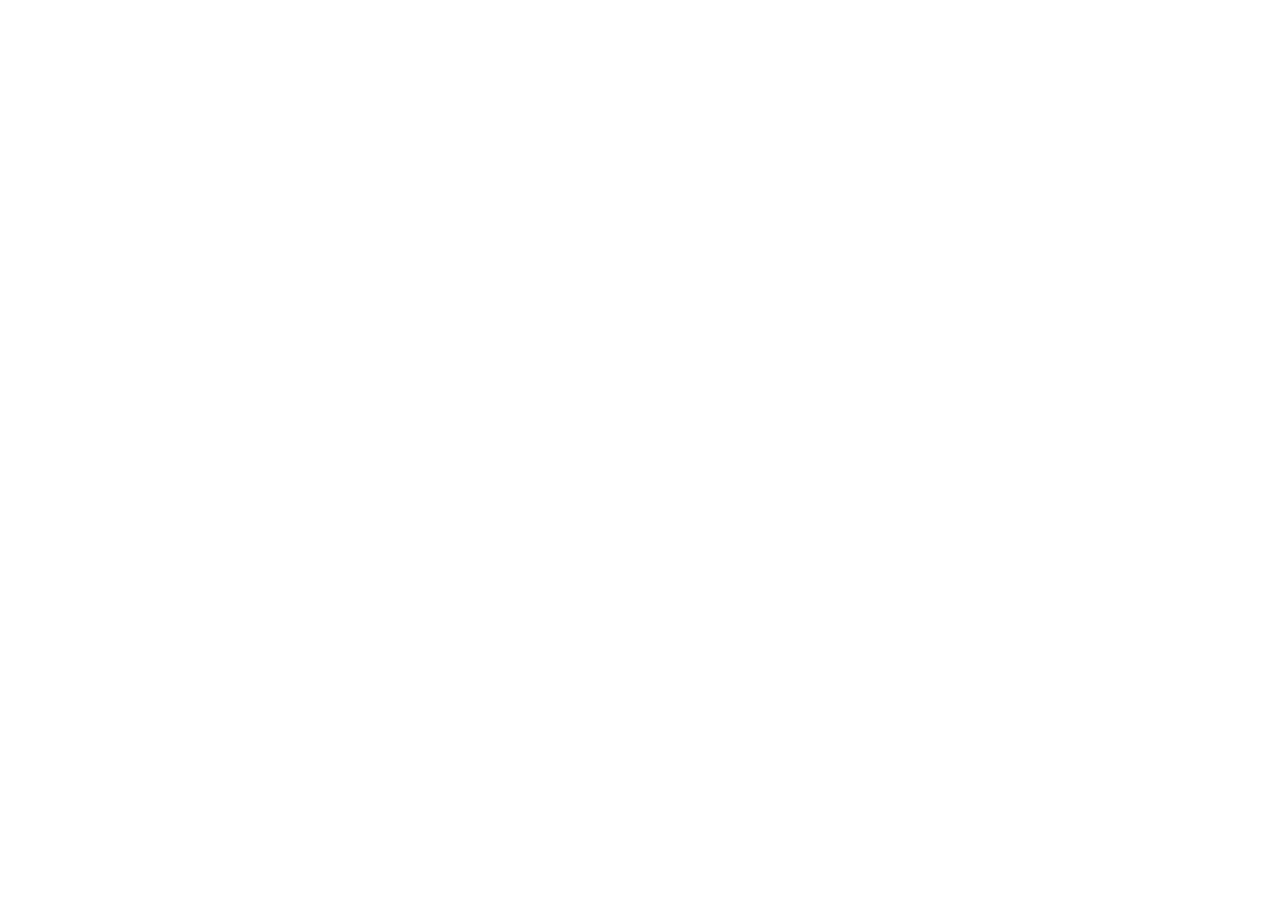
==== index.html @ 4d7c7df4 "Primo caricamento: sito mat_indicazioni" ====
<!doctype html>
<html>
<head>
<meta charset="utf-8" />
<title>Template Web Design</title>
<meta name="description" content="Descrizione della pagina" />
<meta name="keywords" content="keyword, keyword2,keyword3" />
<meta name="viewport" content="width=device-width, initial-scale=1.0">
<link rel="shortcut icon" href="images/favicon.ico" type="image/x-icon">
<link rel="stylesheet" href="css/style.css" />


</head>
<body>




    
 <!-- fine pagina    -->
</body>
</html>
---- css/style.css ----
/*********************************************************
  	//
 _oo\
(__/ \  _  _
   \  \/ \/ \		TEMPLATE - WEB DESIGN -
   (         )\		prof. RUSCELLI
    \_______/  \
     [[] [[]
     [[] [[]
**********************************************************/
html,body,div,span,object,iframe,h1,h2,h3,h4,h5,h6,p,blockquote,pre,abbr,address,cite,code,del,dfn,em,img,ins,kbd,q,samp,small,strong,sub,sup,var,b,i,dl,dt,dd,ol,ul,li,fieldset,form,label,legend,table,caption,tbody,tfoot,thead,tr,th,td,article,aside,canvas,details,figcaption,figure,footer,header,hgroup,menu,nav,section,summary,time,mark,audio,video,main{margin:0;padding:0;border:0;outline:0;font-size:100%;vertical-align:baseline;background:transparent; box-sizing: border-box;}
body{line-height:1}
article,aside,details,figcaption,figure,footer,header,hgroup,menu,nav,section{display:block}
nav ul{list-style:none}
blockquote,q{quotes:none}
blockquote:before,blockquote:after,q:before,q:after{content:none}
a{margin:0;padding:0;font-size:100%;vertical-align:baseline;background:transparent}
ins{background-color:#ff9;color:#000;text-decoration:none}
mark{background-color:#ff9;color:#000;font-style:italic;font-weight:bold}
del{text-decoration:line-through}
abbr[title],dfn[title]{border-bottom:1px dotted;cursor:help}
table{border-collapse:collapse;border-spacing:0}
hr{display:block;height:1px;border:0;border-top:1px solid #ccc;margin:1em 0;padding:0}
input,select{vertical-align:middle}
button{ border: none;}
/* write your code below */
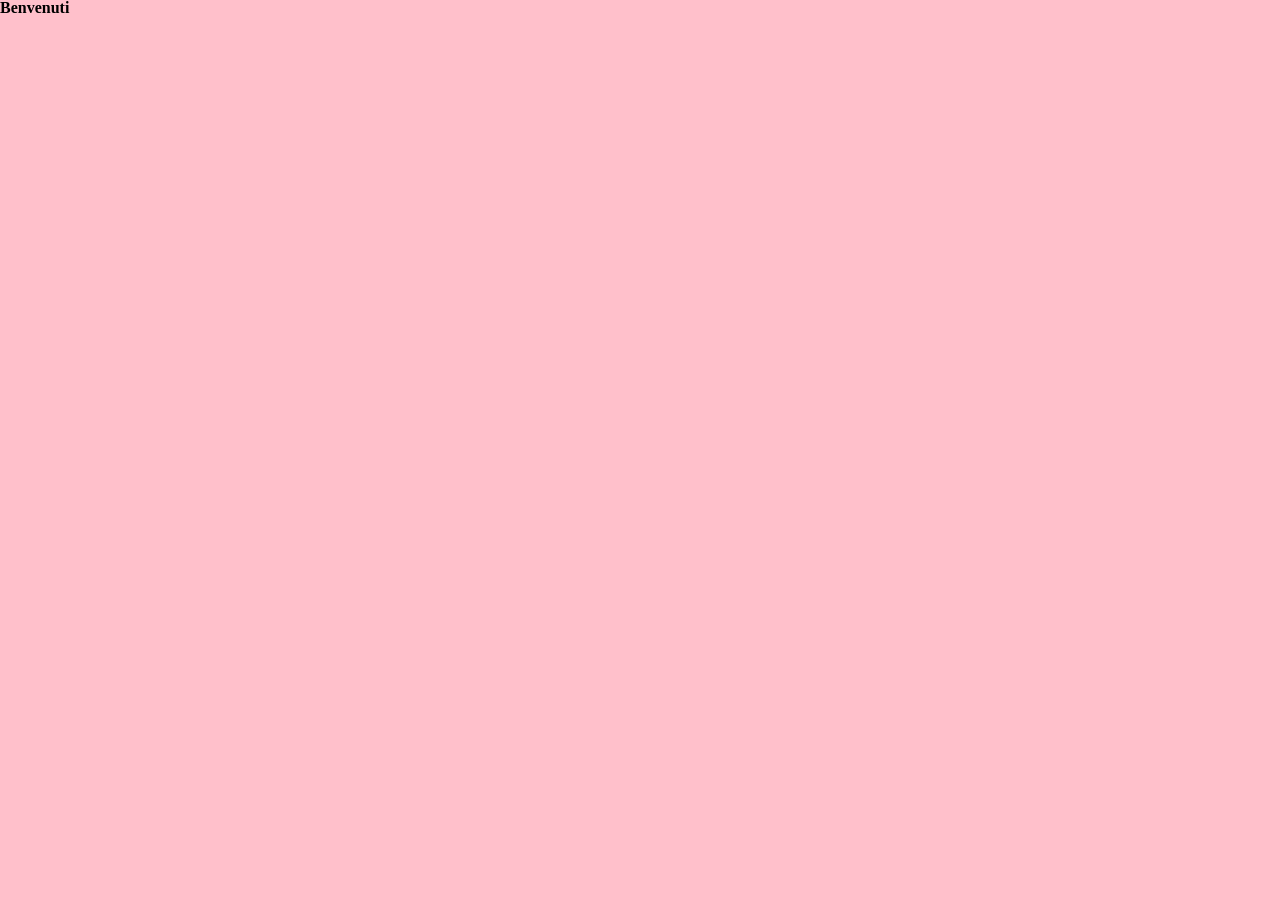
==== commit 4c4b83e5: "primo commit per sito" ====
--- a/index.html
+++ b/index.html
@@ -12,6 +12,7 @@
 
 </head>
 <body>
+    <h1>Benvenuti</h1>
 
 
 
--- a/css/style.css
+++ b/css/style.css
@@ -24,3 +24,6 @@
 input,select{vertical-align:middle}
 button{ border: none;}
 /* write your code below */
+body{
+   background-color: pink;
+}
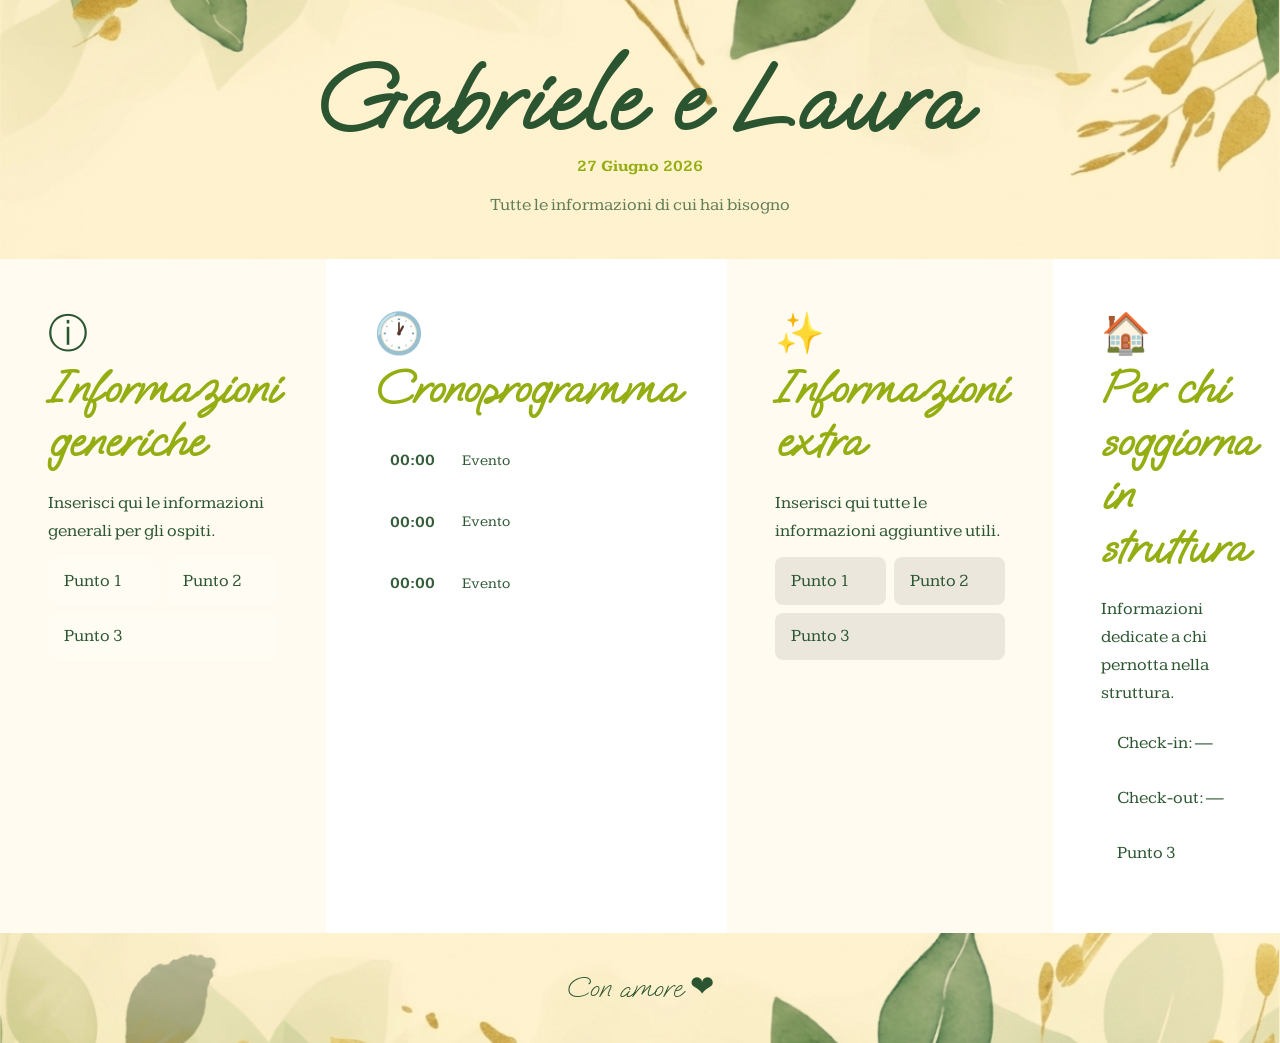
==== commit bc44fea6: "backup 1" ====
--- a/index.html
+++ b/index.html
@@ -1,23 +1,95 @@
 <!doctype html>
-<html>
+<html lang="it">
 <head>
 <meta charset="utf-8" />
-<title>Template Web Design</title>
-<meta name="description" content="Descrizione della pagina" />
-<meta name="keywords" content="keyword, keyword2,keyword3" />
+<title>Indicazioni</title>
+<meta name="description" content="Indicazioni per gli ospiti" />
 <meta name="viewport" content="width=device-width, initial-scale=1.0">
 <link rel="shortcut icon" href="images/favicon.ico" type="image/x-icon">
+<link rel="preconnect" href="https://fonts.googleapis.com">
+<link rel="preconnect" href="https://fonts.gstatic.com" crossorigin>
+<link href="https://fonts.googleapis.com/css2?family=Kameron:wght@400;700&family=Oooh+Baby&display=swap" rel="stylesheet">
 <link rel="stylesheet" href="css/style.css" />
-
-
 </head>
 <body>
-    <h1>Benvenuti</h1>
 
+    <header class="hero">
+        <h1 class="hero__title">Gabriele e Laura</h1>
+        <h3>27 Giugno 2026</h3>
+        <p class="hero__subtitle">Tutte le informazioni di cui hai bisogno</p>
+    </header>
 
+    <main class="sections">
 
+        <!-- 1. Informazioni generiche -->
+        <section class="card card--coral">
+            <div class="card__icon">&#9432;</div>
+            <h2 class="card__title">Informazioni generiche</h2>
+            <div class="card__body">
+                <p>Inserisci qui le informazioni generali per gli ospiti.</p>
+                <ul>
+                    <li>Punto 1</li>
+                    <li>Punto 2</li>
+                    <li>Punto 3</li>
+                </ul>
+            </div>
+        </section>
 
-    
- <!-- fine pagina    -->
+        <!-- 2. Cronoprogramma -->
+        <section class="card card--teal">
+            <div class="card__icon">&#128336;</div>
+            <h2 class="card__title">Cronoprogramma</h2>
+            <div class="card__body">
+                <div class="timeline">
+                    <div class="timeline__item">
+                        <span class="timeline__time">00:00</span>
+                        <span class="timeline__event">Evento</span>
+                    </div>
+                    <div class="timeline__item">
+                        <span class="timeline__time">00:00</span>
+                        <span class="timeline__event">Evento</span>
+                    </div>
+                    <div class="timeline__item">
+                        <span class="timeline__time">00:00</span>
+                        <span class="timeline__event">Evento</span>
+                    </div>
+                </div>
+            </div>
+        </section>
+
+        <!-- 3. Informazioni extra -->
+        <section class="card card--yellow">
+            <div class="card__icon">&#10024;</div>
+            <h2 class="card__title">Informazioni extra</h2>
+            <div class="card__body">
+                <p>Inserisci qui tutte le informazioni aggiuntive utili.</p>
+                <ul>
+                    <li>Punto 1</li>
+                    <li>Punto 2</li>
+                    <li>Punto 3</li>
+                </ul>
+            </div>
+        </section>
+
+        <!-- 4. Per chi soggiorna in struttura -->
+        <section class="card card--mint">
+            <div class="card__icon">&#127968;</div>
+            <h2 class="card__title">Per chi soggiorna in struttura</h2>
+            <div class="card__body">
+                <p>Informazioni dedicate a chi pernotta nella struttura.</p>
+                <ul>
+                    <li>Check-in: —</li>
+                    <li>Check-out: —</li>
+                    <li>Punto 3</li>
+                </ul>
+            </div>
+        </section>
+
+    </main>
+
+    <footer class="footer">
+        <p class="footer__text">Con amore &#10084;</p>
+    </footer>
+
 </body>
 </html>
--- a/css/style.css
+++ b/css/style.css
@@ -23,7 +23,184 @@
 hr{display:block;height:1px;border:0;border-top:1px solid #ccc;margin:1em 0;padding:0}
 input,select{vertical-align:middle}
 button{ border: none;}
-/* write your code below */
-body{
-   background-color: pink;
-}+
+/* ===== CUSTOM STYLES ===== */
+
+:root {
+    --color-coral:  #FFFBF0;
+    --color-teal:   #FFF;
+    --color-yellow: #FFFBF0;
+    --color-mint:   #FFF;
+
+    --font-display: 'Oooh Baby', cursive;
+    --font-body:    'Kameron', serif;
+}
+
+/* ---- Base ---- */
+body {
+    font-family: var(--font-body);
+    background-color: #faf7f2;
+    color: #2B5530;
+    line-height: 1.6;
+}
+h2, h3{
+   color: #94AE12;
+}
+/* ---- Hero ---- */
+.hero {
+    background-color: #FFF2CF;
+    background-image: url('../img/header.png');
+    background-size: cover;
+    background-position: center -100px;
+    background-blend-mode: multiply;
+    background-repeat: no-repeat;
+    color: #2B5530;
+    text-align: center;
+    padding: 3rem 1.5rem 2.5rem;
+}
+
+.hero__title {
+    font-family: var(--font-display);
+    font-size: clamp(3rem, 12vw, 6rem);
+    line-height: 1.1;
+    letter-spacing: 0.02em;
+}
+
+.hero__subtitle {
+    font-family: var(--font-body);
+    font-size: clamp(0.9rem, 3.5vw, 1.1rem);
+    margin-top: 0.75rem;
+    opacity: 0.75;
+}
+
+/* ---- Sections container ---- */
+.sections {
+    display: flex;
+    flex-direction: column;
+    gap: 0;
+}
+
+/* ---- Cards ---- */
+.card {
+    padding: 2.5rem 1.5rem;
+    position: relative;
+}
+
+.card--coral  { background-color: var(--color-coral);  color: #2B5530; }
+.card--teal   { background-color: var(--color-teal);   color: #2B5530; }
+.card--yellow { background-color: var(--color-yellow); color: #2B5530; }
+.card--mint   { background-color: var(--color-mint);   color: #2B5530; }
+
+.card__icon {
+    font-size: 2.5rem;
+    line-height: 1;
+    margin-bottom: 0.5rem;
+}
+
+.card__title {
+    font-family: var(--font-display);
+    font-size: clamp(2rem, 8vw, 3rem);
+    line-height: 1.1;
+    margin-bottom: 1.25rem;
+}
+
+.card__body {
+    font-family: var(--font-body);
+    font-size: clamp(0.95rem, 3.5vw, 1.1rem);
+    max-width: 600px;
+}
+
+.card__body p {
+    margin-bottom: 0.75rem;
+}
+
+.card__body ul {
+    list-style: none;
+    display: flex;
+    flex-direction: column;
+    gap: 0.5rem;
+}
+
+.card__body ul li {
+    padding: 0.6rem 1rem;
+    border-radius: 0.5rem;
+}
+
+.card--coral  ul li { background-color: rgba(255,255,255,0.2); }
+.card--teal   ul li { background-color: rgba(255,255,255,0.2); }
+.card--yellow ul li { background-color: rgba(0,0,0,0.08); }
+.card--mint   ul li { background-color: rgba(255,255,255,0.2); }
+
+/* ---- Timeline (Cronoprogramma) ---- */
+.timeline {
+    display: flex;
+    flex-direction: column;
+    gap: 0.75rem;
+}
+
+.timeline__item {
+    display: flex;
+    align-items: center;
+    gap: 1rem;
+    background-color: rgba(255,255,255,0.2);
+    border-radius: 0.5rem;
+    padding: 0.75rem 1rem;
+}
+
+.timeline__time {
+    font-family: var(--font-body);
+    font-weight: 700;
+    font-size: 1rem;
+    white-space: nowrap;
+    min-width: 3.5rem;
+    opacity: 0.95;
+}
+
+.timeline__event {
+    font-family: var(--font-body);
+    font-size: 0.95rem;
+}
+
+/* ---- Footer ---- */
+.footer {
+    text-align: center;
+    padding: 2rem 1rem;
+    background-color: #FFF2CF;
+    background-image: url('../img/footer.png');
+    background-size: cover;
+    background-position: center;
+    background-blend-mode: multiply;
+    color: #2B5530;
+}
+
+.footer__text {
+    font-family: var(--font-display);
+    font-size: 1.8rem;
+}
+
+/* ---- Responsive: tablet / desktop ---- */
+@media (min-width: 640px) {
+    .card {
+        padding: 3.5rem 3rem;
+    }
+
+    .sections {
+        display: grid;
+        grid-template-columns: 1fr 1fr;
+    }
+
+    .card__body ul {
+        flex-direction: row;
+        flex-wrap: wrap;
+    }
+
+    .card__body ul li {
+        flex: 1 1 45%;
+    }
+}
+
+@media (min-width: 1024px) {
+    .sections {
+        grid-template-columns: repeat(4, 1fr);
+    }
+}
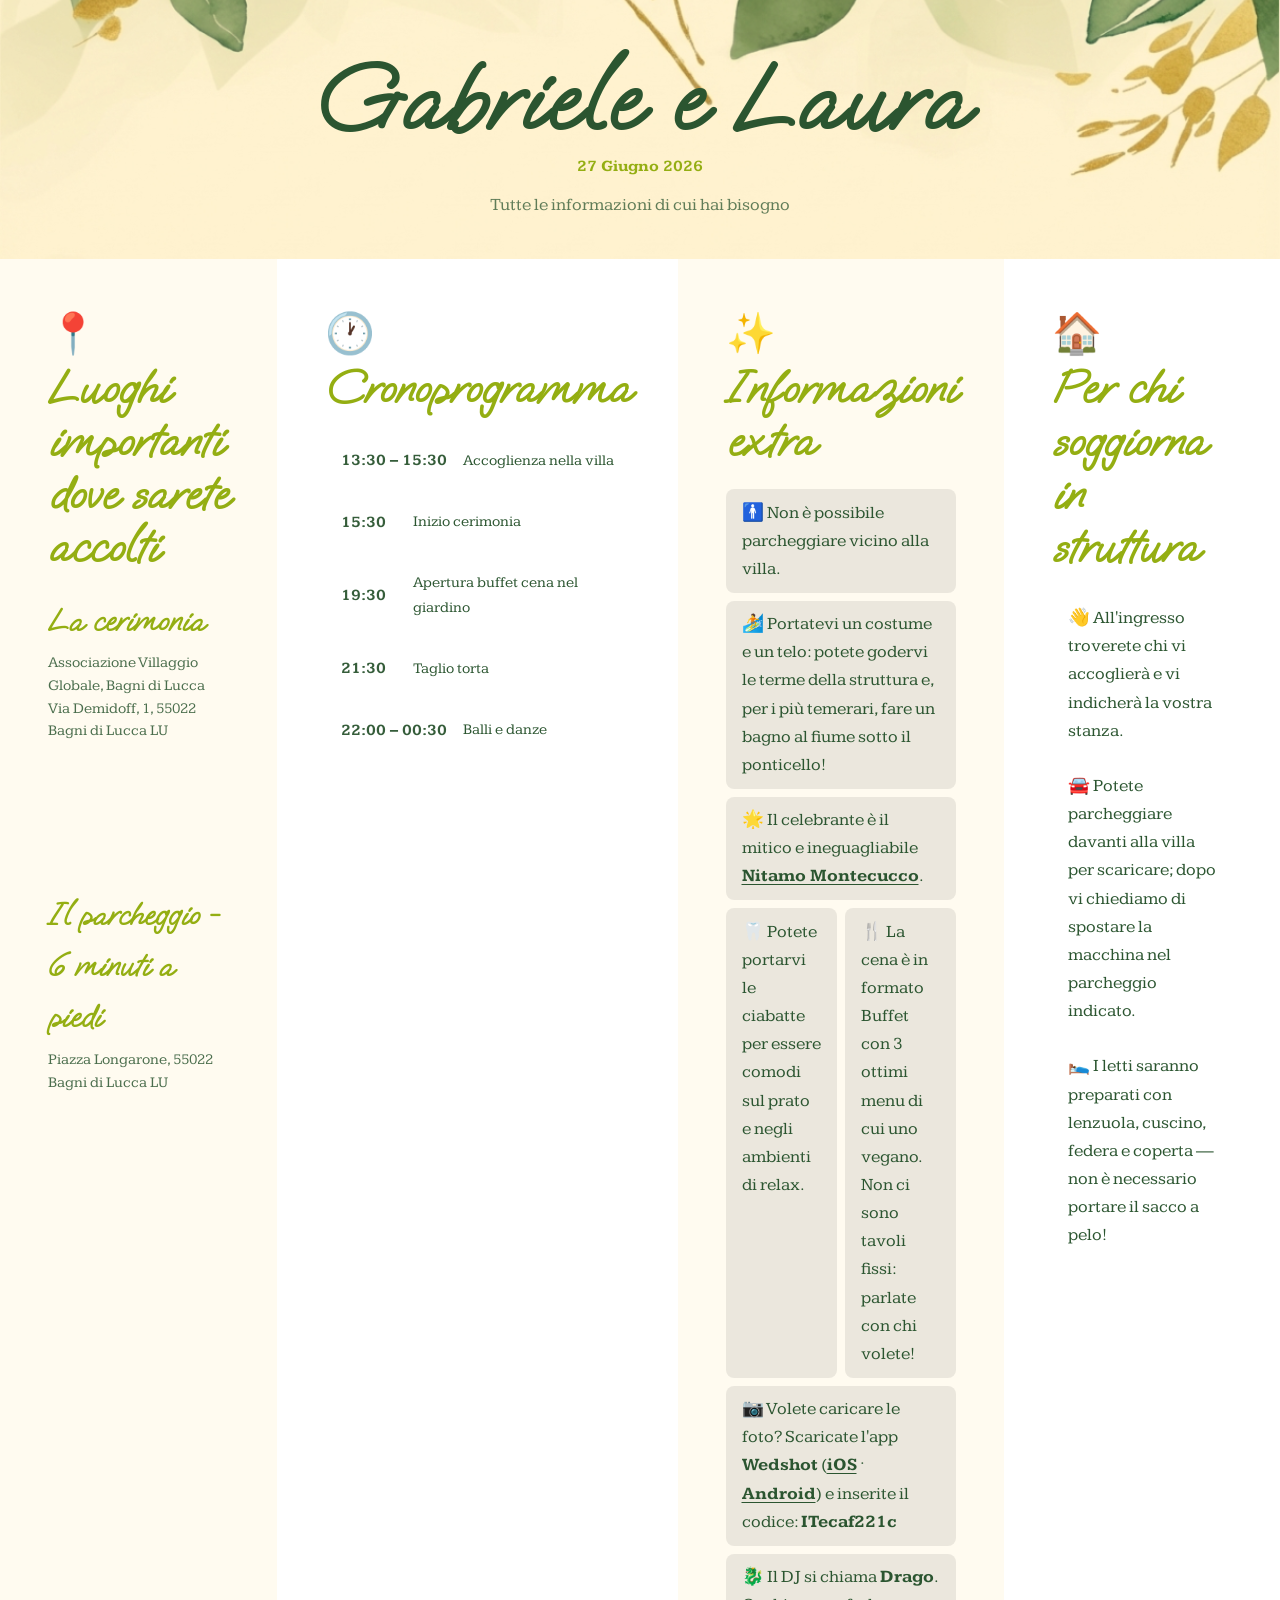
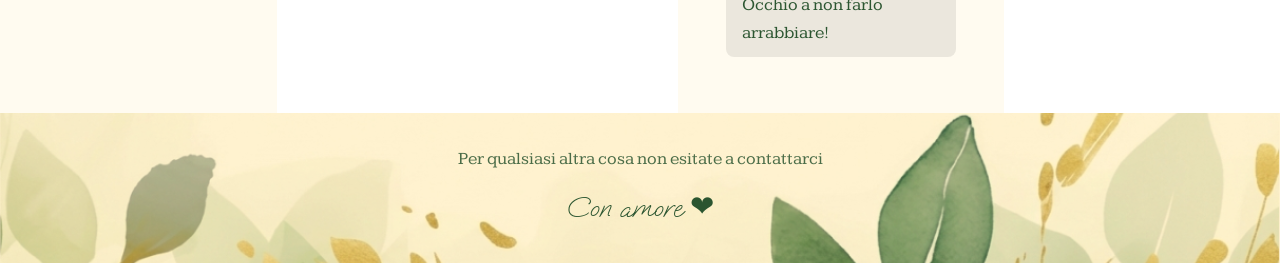
==== commit 7742fc97: "versione prod 1" ====
--- a/index.html
+++ b/index.html
@@ -2,10 +2,23 @@
 <html lang="it">
 <head>
 <meta charset="utf-8" />
-<title>Indicazioni</title>
-<meta name="description" content="Indicazioni per gli ospiti" />
+<title>Matrimonio Laura e Gabriele</title>
+<meta name="description" content="Informazioni utili per matrimonio Laura e Gabriele" />
 <meta name="viewport" content="width=device-width, initial-scale=1.0">
 <link rel="shortcut icon" href="images/favicon.ico" type="image/x-icon">
+
+<!-- Open Graph / Social -->
+<meta property="og:type" content="website" />
+<meta property="og:title" content="Matrimonio Laura e Gabriele" />
+<meta property="og:description" content="Informazioni utili per matrimonio Laura e Gabriele" />
+<meta property="og:image" content="img/preview.jpg" />
+<meta property="og:image:alt" content="Matrimonio Laura e Gabriele" />
+
+<!-- Twitter Card -->
+<meta name="twitter:card" content="summary_large_image" />
+<meta name="twitter:title" content="Matrimonio Laura e Gabriele" />
+<meta name="twitter:description" content="Informazioni utili per matrimonio Laura e Gabriele" />
+<meta name="twitter:image" content="img/preview.jpg" />
 <link rel="preconnect" href="https://fonts.googleapis.com">
 <link rel="preconnect" href="https://fonts.gstatic.com" crossorigin>
 <link href="https://fonts.googleapis.com/css2?family=Kameron:wght@400;700&family=Oooh+Baby&display=swap" rel="stylesheet">
@@ -21,17 +34,28 @@
 
     <main class="sections">
 
-        <!-- 1. Informazioni generiche -->
+        <!-- 1. Luoghi importanti -->
         <section class="card card--coral">
-            <div class="card__icon">&#9432;</div>
-            <h2 class="card__title">Informazioni generiche</h2>
+            <div class="card__icon">&#128205;</div>
+            <h2 class="card__title">Luoghi importanti dove sarete accolti</h2>
             <div class="card__body">
-                <p>Inserisci qui le informazioni generali per gli ospiti.</p>
-                <ul>
-                    <li>Punto 1</li>
-                    <li>Punto 2</li>
-                    <li>Punto 3</li>
-                </ul>
+
+                <div class="place">
+                    <h3 class="place__subtitle">La cerimonia</h3>
+                    <p class="place__address">Associazione Villaggio Globale, Bagni di Lucca<br>Via Demidoff, 1, 55022 Bagni di Lucca LU</p>
+                    <div class="map-wrap">
+                        <iframe src="https://www.google.com/maps/embed?pb=!1m18!1m12!1m3!1d645.3220678201035!2d10.578658075104743!3d44.01222520559096!2m3!1f0!2f0!3f0!3m2!1i1024!2i768!4f13.1!3m3!1m2!1s0x12d57dae5dd54c5b%3A0xd27334c991e60a9e!2sAssociazione%20Villaggio%20Globale!5e1!3m2!1sit!2sit!4v1781974722564!5m2!1sit!2sit" allowfullscreen="" loading="lazy" referrerpolicy="no-referrer-when-downgrade"></iframe>
+                    </div>
+                </div>
+
+                <div class="place">
+                    <h3 class="place__subtitle">Il parcheggio - 6 minuti a piedi</h3>
+                    <p class="place__address">Piazza Longarone, 55022 Bagni di Lucca LU</p>
+                    <div class="map-wrap">
+                        <iframe src="https://www.google.com/maps/embed?pb=!1m18!1m12!1m3!1d702.4424339165581!2d10.575660775744506!3d44.00998319353375!2m3!1f0!2f0!3f0!3m2!1i1024!2i768!4f13.1!3m3!1m2!1s0x12d57db2fd7d97f5%3A0x960941e3ddc357d4!2sPiazza%20Longarone%2C%2055022%20Bagni%20di%20Lucca%20LU!5e1!3m2!1sit!2sit!4v1781974910872!5m2!1sit!2sit" allowfullscreen="" loading="lazy" referrerpolicy="no-referrer-when-downgrade"></iframe>
+                    </div>
+                </div>
+
             </div>
         </section>
 
@@ -42,16 +66,24 @@
             <div class="card__body">
                 <div class="timeline">
                     <div class="timeline__item">
-                        <span class="timeline__time">00:00</span>
-                        <span class="timeline__event">Evento</span>
+                        <span class="timeline__time">13:30 – 15:30</span>
+                        <span class="timeline__event">Accoglienza nella villa</span>
                     </div>
                     <div class="timeline__item">
-                        <span class="timeline__time">00:00</span>
-                        <span class="timeline__event">Evento</span>
+                        <span class="timeline__time">15:30</span>
+                        <span class="timeline__event">Inizio cerimonia</span>
                     </div>
                     <div class="timeline__item">
-                        <span class="timeline__time">00:00</span>
-                        <span class="timeline__event">Evento</span>
+                        <span class="timeline__time">19:30</span>
+                        <span class="timeline__event">Apertura buffet cena nel giardino</span>
+                    </div>
+                    <div class="timeline__item">
+                        <span class="timeline__time">21:30</span>
+                        <span class="timeline__event">Taglio torta</span>
+                    </div>
+                    <div class="timeline__item">
+                        <span class="timeline__time">22:00 – 00:30</span>
+                        <span class="timeline__event">Balli e danze</span>
                     </div>
                 </div>
             </div>
@@ -62,11 +94,14 @@
             <div class="card__icon">&#10024;</div>
             <h2 class="card__title">Informazioni extra</h2>
             <div class="card__body">
-                <p>Inserisci qui tutte le informazioni aggiuntive utili.</p>
                 <ul>
-                    <li>Punto 1</li>
-                    <li>Punto 2</li>
-                    <li>Punto 3</li>
+                    <li>&#128697; Non è possibile parcheggiare vicino alla villa.</li>
+                    <li>&#127940; Portatevi un costume e un telo: potete godervi le terme della struttura e, per i più temerari, fare un bagno al fiume sotto il ponticello!</li>
+                    <li>&#127775; Il celebrante è il mitico e ineguagliabile <a href="https://www.villaggioglobale.eu/chi-siamo/docenti-e-trainer/" target="_blank" rel="noopener">Nitamo Montecucco</a>.</li>
+                    <li>&#129463; Potete portarvi le ciabatte per essere comodi sul prato e negli ambienti di relax.</li>
+                    <li>&#127860; La cena è in formato Buffet con 3 ottimi menu di cui uno vegano. Non ci sono tavoli fissi: parlate con chi volete!</li>
+                    <li>&#128247; Volete caricare le foto? Scaricate l'app <strong>Wedshot</strong> (<a href="https://apps.apple.com/app/wedshot/id1547579992" target="_blank" rel="noopener">iOS</a> · <a href="https://play.google.com/store/apps/details?id=com.wedshot.app" target="_blank" rel="noopener">Android</a>) e inserite il codice: <strong>ITecaf221c</strong></li>
+                    <li>&#128009; Il DJ si chiama <strong>Drago</strong>. Occhio a non farlo arrabbiare!</li>
                 </ul>
             </div>
         </section>
@@ -76,11 +111,10 @@
             <div class="card__icon">&#127968;</div>
             <h2 class="card__title">Per chi soggiorna in struttura</h2>
             <div class="card__body">
-                <p>Informazioni dedicate a chi pernotta nella struttura.</p>
                 <ul>
-                    <li>Check-in: —</li>
-                    <li>Check-out: —</li>
-                    <li>Punto 3</li>
+                    <li>&#128075; All'ingresso troverete chi vi accoglierà e vi indicherà la vostra stanza.</li>
+                    <li>&#128664; Potete parcheggiare davanti alla villa per scaricare; dopo vi chiediamo di spostare la macchina nel parcheggio indicato.</li>
+                    <li>&#128716; I letti saranno preparati con lenzuola, cuscino, federa e coperta — non è necessario portare il sacco a pelo!</li>
                 </ul>
             </div>
         </section>
@@ -88,6 +122,7 @@
     </main>
 
     <footer class="footer">
+        <p class="footer__contact">Per qualsiasi altra cosa non esitate a contattarci</p>
         <p class="footer__text">Con amore &#10084;</p>
     </footer>
 
--- a/css/style.css
+++ b/css/style.css
@@ -131,6 +131,49 @@
 .card--yellow ul li { background-color: rgba(0,0,0,0.08); }
 .card--mint   ul li { background-color: rgba(255,255,255,0.2); }
 
+/* ---- Link nelle card ---- */
+.card a {
+    color: inherit;
+    font-weight: 700;
+    text-underline-offset: 3px;
+}
+
+/* ---- Luoghi / micro-sezioni ---- */
+.place {
+    margin-bottom: 2rem;
+}
+
+.place__subtitle {
+    font-family: var(--font-display);
+    font-size: clamp(1.4rem, 5vw, 2rem);
+    margin-bottom: 0.4rem;
+}
+
+.place__address {
+    font-size: 0.95rem;
+    opacity: 0.85;
+    margin-bottom: 0.75rem;
+    line-height: 1.5;
+}
+
+.map-wrap {
+    position: relative;
+    width: 100%;
+    padding-bottom: 56.25%;
+    height: 0;
+    overflow: hidden;
+    border-radius: 0.75rem;
+}
+
+.map-wrap iframe {
+    position: absolute;
+    top: 0;
+    left: 0;
+    width: 100%;
+    height: 100%;
+    border: 0;
+}
+
 /* ---- Timeline (Cronoprogramma) ---- */
 .timeline {
     display: flex;
@@ -173,6 +216,13 @@
     color: #2B5530;
 }
 
+.footer__contact {
+    font-family: var(--font-body);
+    font-size: clamp(0.95rem, 3.5vw, 1.1rem);
+    opacity: 0.85;
+    margin-bottom: 0.75rem;
+}
+
 .footer__text {
     font-family: var(--font-display);
     font-size: 1.8rem;
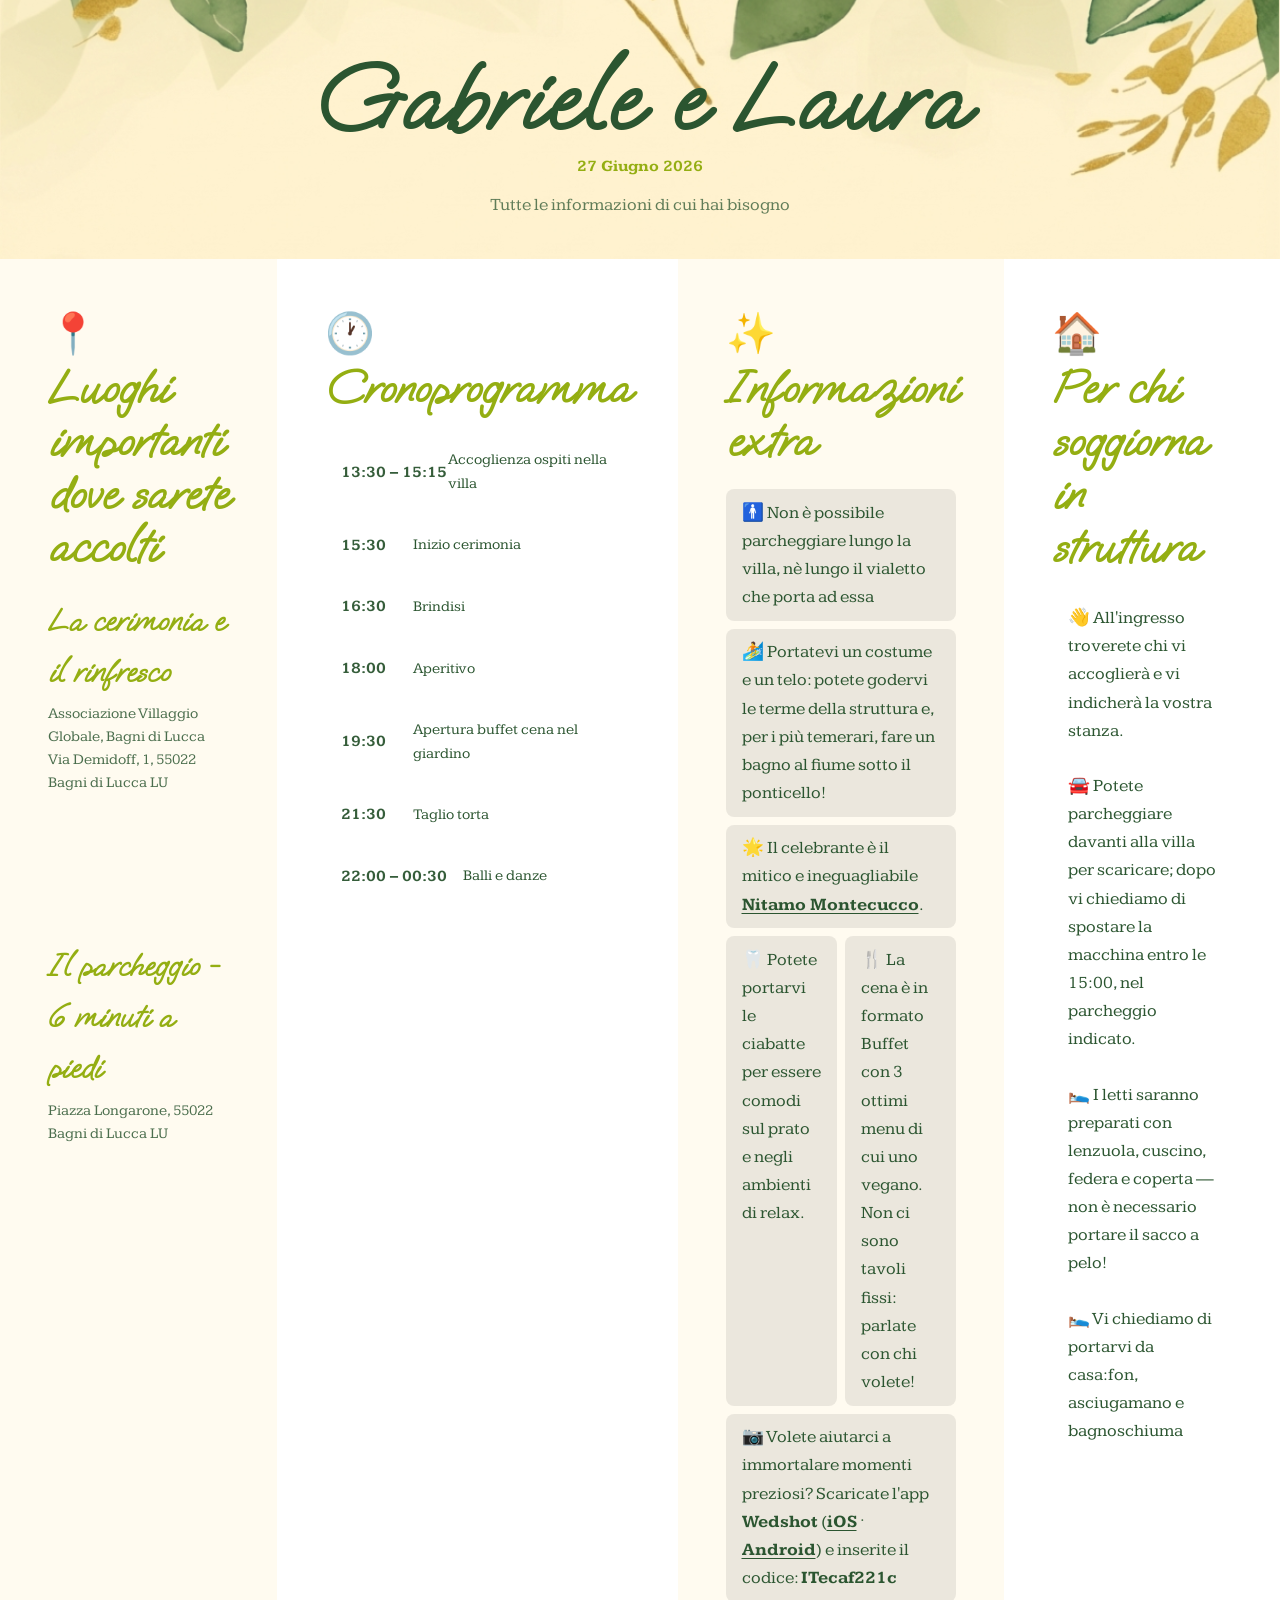
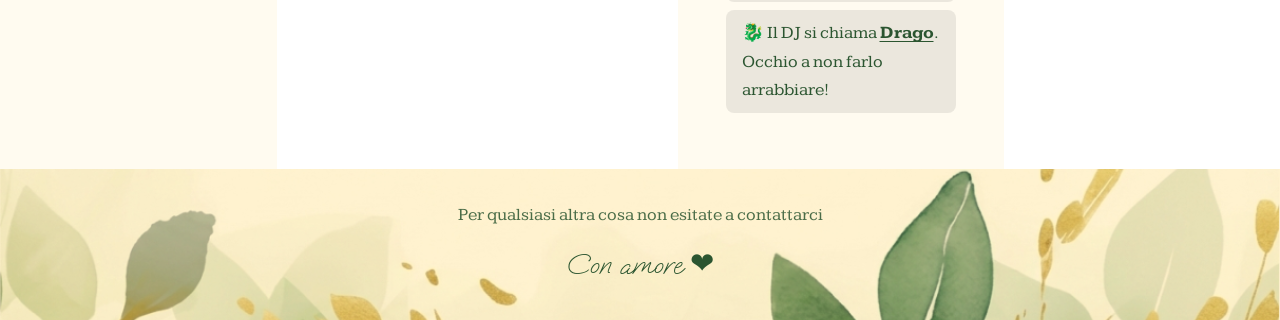
==== commit 5d840bf9: "versione agiornata domenica" ====
--- a/index.html
+++ b/index.html
@@ -41,7 +41,7 @@
             <div class="card__body">
 
                 <div class="place">
-                    <h3 class="place__subtitle">La cerimonia</h3>
+                    <h3 class="place__subtitle">La cerimonia e il rinfresco</h3>
                     <p class="place__address">Associazione Villaggio Globale, Bagni di Lucca<br>Via Demidoff, 1, 55022 Bagni di Lucca LU</p>
                     <div class="map-wrap">
                         <iframe src="https://www.google.com/maps/embed?pb=!1m18!1m12!1m3!1d645.3220678201035!2d10.578658075104743!3d44.01222520559096!2m3!1f0!2f0!3f0!3m2!1i1024!2i768!4f13.1!3m3!1m2!1s0x12d57dae5dd54c5b%3A0xd27334c991e60a9e!2sAssociazione%20Villaggio%20Globale!5e1!3m2!1sit!2sit!4v1781974722564!5m2!1sit!2sit" allowfullscreen="" loading="lazy" referrerpolicy="no-referrer-when-downgrade"></iframe>
@@ -66,12 +66,20 @@
             <div class="card__body">
                 <div class="timeline">
                     <div class="timeline__item">
-                        <span class="timeline__time">13:30 – 15:30</span>
-                        <span class="timeline__event">Accoglienza nella villa</span>
+                        <span class="timeline__time">13:30 – 15:15</span>
+                        <span class="timeline__event">Accoglienza ospiti nella villa</span>
                     </div>
                     <div class="timeline__item">
                         <span class="timeline__time">15:30</span>
                         <span class="timeline__event">Inizio cerimonia</span>
+                    </div>
+                    <div class="timeline__item">
+                        <span class="timeline__time">16:30</span>
+                        <span class="timeline__event">Brindisi</span>
+                    </div>
+                    <div class="timeline__item">
+                        <span class="timeline__time">18:00</span>
+                        <span class="timeline__event">Aperitivo</span>
                     </div>
                     <div class="timeline__item">
                         <span class="timeline__time">19:30</span>
@@ -95,13 +103,13 @@
             <h2 class="card__title">Informazioni extra</h2>
             <div class="card__body">
                 <ul>
-                    <li>&#128697; Non è possibile parcheggiare vicino alla villa.</li>
+                    <li>&#128697; Non è possibile parcheggiare lungo la villa, nè lungo il vialetto che porta ad essa</li>
                     <li>&#127940; Portatevi un costume e un telo: potete godervi le terme della struttura e, per i più temerari, fare un bagno al fiume sotto il ponticello!</li>
                     <li>&#127775; Il celebrante è il mitico e ineguagliabile <a href="https://www.villaggioglobale.eu/chi-siamo/docenti-e-trainer/" target="_blank" rel="noopener">Nitamo Montecucco</a>.</li>
                     <li>&#129463; Potete portarvi le ciabatte per essere comodi sul prato e negli ambienti di relax.</li>
                     <li>&#127860; La cena è in formato Buffet con 3 ottimi menu di cui uno vegano. Non ci sono tavoli fissi: parlate con chi volete!</li>
-                    <li>&#128247; Volete caricare le foto? Scaricate l'app <strong>Wedshot</strong> (<a href="https://apps.apple.com/app/wedshot/id1547579992" target="_blank" rel="noopener">iOS</a> · <a href="https://play.google.com/store/apps/details?id=com.wedshot.app" target="_blank" rel="noopener">Android</a>) e inserite il codice: <strong>ITecaf221c</strong></li>
-                    <li>&#128009; Il DJ si chiama <strong>Drago</strong>. Occhio a non farlo arrabbiare!</li>
+                    <li>&#128247; ⁠Volete aiutarci a immortalare momenti preziosi? Scaricate l'app <strong>Wedshot</strong> (<a href="https://apps.apple.com/es/app/wedshoots/id660256196" target="_blank" rel="noopener">iOS</a> · <a href="https://play.google.com/store/apps/details?id=net.bodas.android.wedshoots&referrer=pid%3DWP-Android-IT%26c%3DWP-IT-LANDINGS%26af_tranid%3DMTI3OTQzOTQ0NTMzNzEwNzgyNTM%3D&pli=1" target="_blank" rel="noopener">Android</a>) e inserite il codice: <strong>ITecaf221c</strong></li>
+                    <li>&#128009; Il DJ si chiama <strong><a href="https://media3.giphy.com/media/v1.Y2lkPTc5MGI3NjExb21zYWZhMmRhZXY0a2V6NzN6NnRqZHp6NWkyaGwyZmQ1Y2Ftd3ZoaCZlcD12MV9pbnRlcm5hbF9naWZfYnlfaWQmY3Q9Zw/B3hiKKhtzinMNkOYSc/giphy.gif">Drago</a></strong>. Occhio a non farlo arrabbiare!</li>
                 </ul>
             </div>
         </section>
@@ -113,8 +121,9 @@
             <div class="card__body">
                 <ul>
                     <li>&#128075; All'ingresso troverete chi vi accoglierà e vi indicherà la vostra stanza.</li>
-                    <li>&#128664; Potete parcheggiare davanti alla villa per scaricare; dopo vi chiediamo di spostare la macchina nel parcheggio indicato.</li>
+                    <li>&#128664; Potete parcheggiare davanti alla villa per scaricare; dopo vi chiediamo di spostare la macchina entro le 15:00, nel parcheggio indicato.</li>
                     <li>&#128716; I letti saranno preparati con lenzuola, cuscino, federa e coperta — non è necessario portare il sacco a pelo!</li>
+                    <li>&#128716; Vi chiediamo di portarvi da casa:fon, asciugamano e bagnoschiuma</li>
                 </ul>
             </div>
         </section>
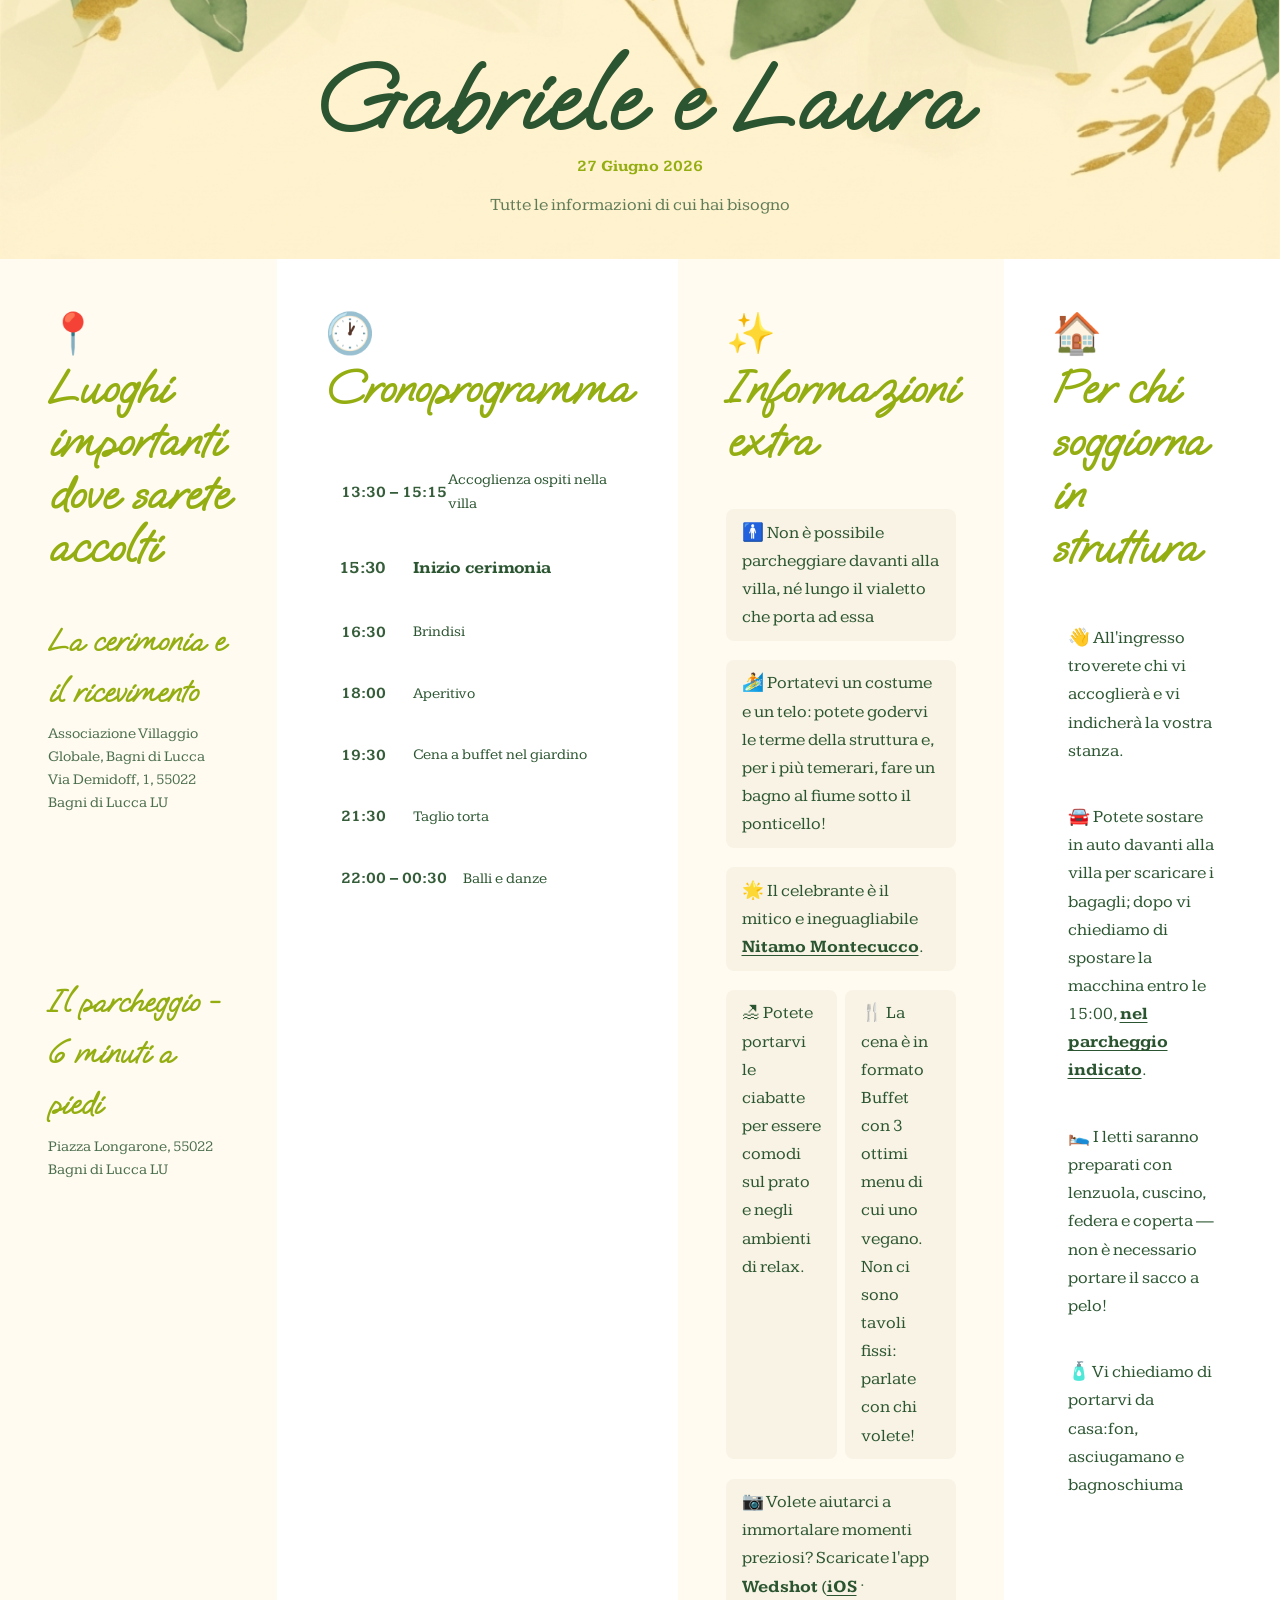
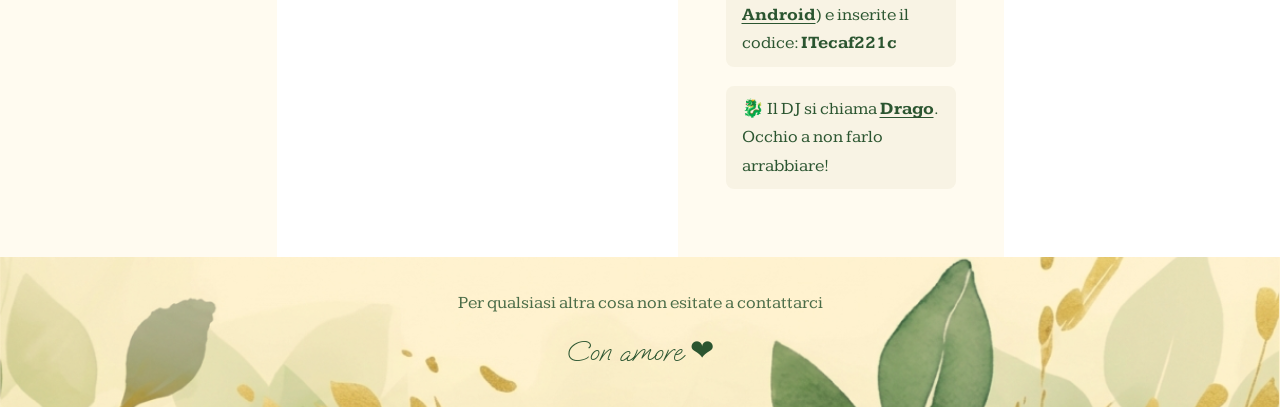
==== commit 3c3c84db: "versione prod 2" ====
--- a/index.html
+++ b/index.html
@@ -41,14 +41,14 @@
             <div class="card__body">
 
                 <div class="place">
-                    <h3 class="place__subtitle">La cerimonia e il rinfresco</h3>
+                    <h3 class="place__subtitle">La cerimonia e il ricevimento</h3>
                     <p class="place__address">Associazione Villaggio Globale, Bagni di Lucca<br>Via Demidoff, 1, 55022 Bagni di Lucca LU</p>
                     <div class="map-wrap">
                         <iframe src="https://www.google.com/maps/embed?pb=!1m18!1m12!1m3!1d645.3220678201035!2d10.578658075104743!3d44.01222520559096!2m3!1f0!2f0!3f0!3m2!1i1024!2i768!4f13.1!3m3!1m2!1s0x12d57dae5dd54c5b%3A0xd27334c991e60a9e!2sAssociazione%20Villaggio%20Globale!5e1!3m2!1sit!2sit!4v1781974722564!5m2!1sit!2sit" allowfullscreen="" loading="lazy" referrerpolicy="no-referrer-when-downgrade"></iframe>
                     </div>
                 </div>
 
-                <div class="place">
+                <div class="place" id="parcheggio">
                     <h3 class="place__subtitle">Il parcheggio - 6 minuti a piedi</h3>
                     <p class="place__address">Piazza Longarone, 55022 Bagni di Lucca LU</p>
                     <div class="map-wrap">
@@ -69,8 +69,8 @@
                         <span class="timeline__time">13:30 – 15:15</span>
                         <span class="timeline__event">Accoglienza ospiti nella villa</span>
                     </div>
-                    <div class="timeline__item">
-                        <span class="timeline__time">15:30</span>
+                    <div class="timeline__item timeline__item--hero">
+                        <span class="timeline__time timeline__event">15:30</span>
                         <span class="timeline__event">Inizio cerimonia</span>
                     </div>
                     <div class="timeline__item">
@@ -83,7 +83,7 @@
                     </div>
                     <div class="timeline__item">
                         <span class="timeline__time">19:30</span>
-                        <span class="timeline__event">Apertura buffet cena nel giardino</span>
+                        <span class="timeline__event">Cena a buffet nel giardino</span>
                     </div>
                     <div class="timeline__item">
                         <span class="timeline__time">21:30</span>
@@ -103,13 +103,13 @@
             <h2 class="card__title">Informazioni extra</h2>
             <div class="card__body">
                 <ul>
-                    <li>&#128697; Non è possibile parcheggiare lungo la villa, nè lungo il vialetto che porta ad essa</li>
+                    <li>&#128697; Non è possibile parcheggiare davanti alla villa, né lungo il vialetto che porta ad essa</li>
                     <li>&#127940; Portatevi un costume e un telo: potete godervi le terme della struttura e, per i più temerari, fare un bagno al fiume sotto il ponticello!</li>
                     <li>&#127775; Il celebrante è il mitico e ineguagliabile <a href="https://www.villaggioglobale.eu/chi-siamo/docenti-e-trainer/" target="_blank" rel="noopener">Nitamo Montecucco</a>.</li>
-                    <li>&#129463; Potete portarvi le ciabatte per essere comodi sul prato e negli ambienti di relax.</li>
+                    <li>&#127958; Potete portarvi le ciabatte per essere comodi sul prato e negli ambienti di relax.</li>
                     <li>&#127860; La cena è in formato Buffet con 3 ottimi menu di cui uno vegano. Non ci sono tavoli fissi: parlate con chi volete!</li>
                     <li>&#128247; ⁠Volete aiutarci a immortalare momenti preziosi? Scaricate l'app <strong>Wedshot</strong> (<a href="https://apps.apple.com/es/app/wedshoots/id660256196" target="_blank" rel="noopener">iOS</a> · <a href="https://play.google.com/store/apps/details?id=net.bodas.android.wedshoots&referrer=pid%3DWP-Android-IT%26c%3DWP-IT-LANDINGS%26af_tranid%3DMTI3OTQzOTQ0NTMzNzEwNzgyNTM%3D&pli=1" target="_blank" rel="noopener">Android</a>) e inserite il codice: <strong>ITecaf221c</strong></li>
-                    <li>&#128009; Il DJ si chiama <strong><a href="https://media3.giphy.com/media/v1.Y2lkPTc5MGI3NjExb21zYWZhMmRhZXY0a2V6NzN6NnRqZHp6NWkyaGwyZmQ1Y2Ftd3ZoaCZlcD12MV9pbnRlcm5hbF9naWZfYnlfaWQmY3Q9Zw/B3hiKKhtzinMNkOYSc/giphy.gif">Drago</a></strong>. Occhio a non farlo arrabbiare!</li>
+                    <li>&#128009; Il DJ si chiama <strong><a target="_blank" href="https://media3.giphy.com/media/v1.Y2lkPTc5MGI3NjExb21zYWZhMmRhZXY0a2V6NzN6NnRqZHp6NWkyaGwyZmQ1Y2Ftd3ZoaCZlcD12MV9pbnRlcm5hbF9naWZfYnlfaWQmY3Q9Zw/B3hiKKhtzinMNkOYSc/giphy.gif">Drago</a></strong>. Occhio a non farlo arrabbiare!</li>
                 </ul>
             </div>
         </section>
@@ -121,9 +121,9 @@
             <div class="card__body">
                 <ul>
                     <li>&#128075; All'ingresso troverete chi vi accoglierà e vi indicherà la vostra stanza.</li>
-                    <li>&#128664; Potete parcheggiare davanti alla villa per scaricare; dopo vi chiediamo di spostare la macchina entro le 15:00, nel parcheggio indicato.</li>
+                    <li>&#128664; Potete sostare in auto davanti alla villa per scaricare i bagagli; dopo vi chiediamo di spostare la macchina entro le 15:00, <a href="#parcheggio">nel parcheggio indicato</a>.</li>
                     <li>&#128716; I letti saranno preparati con lenzuola, cuscino, federa e coperta — non è necessario portare il sacco a pelo!</li>
-                    <li>&#128716; Vi chiediamo di portarvi da casa:fon, asciugamano e bagnoschiuma</li>
+                    <li>&#129524; Vi chiediamo di portarvi da casa:fon, asciugamano e bagnoschiuma</li>
                 </ul>
             </div>
         </section>
--- a/css/style.css
+++ b/css/style.css
@@ -36,6 +36,11 @@
     --font-body:    'Kameron', serif;
 }
 
+/* ---- Smooth scroll ---- */
+html {
+    scroll-behavior: smooth;
+}
+
 /* ---- Base ---- */
 body {
     font-family: var(--font-body);
@@ -101,7 +106,7 @@
     font-family: var(--font-display);
     font-size: clamp(2rem, 8vw, 3rem);
     line-height: 1.1;
-    margin-bottom: 1.25rem;
+    margin-bottom: 2.5rem;
 }
 
 .card__body {
@@ -124,11 +129,12 @@
 .card__body ul li {
     padding: 0.6rem 1rem;
     border-radius: 0.5rem;
+    margin-bottom: 0.7rem;
 }
 
 .card--coral  ul li { background-color: rgba(255,255,255,0.2); }
 .card--teal   ul li { background-color: rgba(255,255,255,0.2); }
-.card--yellow ul li { background-color: rgba(0,0,0,0.08); }
+.card--yellow ul li { background-color: rgba(167, 151, 87, 0.08) }
 .card--mint   ul li { background-color: rgba(255,255,255,0.2); }
 
 /* ---- Link nelle card ---- */
@@ -140,7 +146,7 @@
 
 /* ---- Luoghi / micro-sezioni ---- */
 .place {
-    margin-bottom: 2rem;
+    margin-bottom: 3rem;
 }
 
 .place__subtitle {
@@ -188,6 +194,32 @@
     background-color: rgba(255,255,255,0.2);
     border-radius: 0.5rem;
     padding: 0.75rem 1rem;
+}
+
+.timeline__item--hero {
+    border: 2px solid rgba(255,255,255,0.7);
+    scale: 1.03;
+    animation: highlight-cycle 3s ease-in-out infinite;
+}
+
+.timeline__item--hero .timeline__time {
+    font-size: 1.15rem;
+}
+
+.timeline__item--hero .timeline__event {
+    font-size: 1.05rem;
+    font-weight: 700;
+}
+
+@keyframes highlight-cycle {
+    0%   { background-color: rgba(255, 230, 80,  0.75); }
+    14%  { background-color: rgba(255, 110, 110, 0.75); }
+    28%  { background-color: rgba(100, 220, 255, 0.75); }
+    42%  { background-color: rgba(100, 255, 160, 0.75); }
+    57%  { background-color: rgba(255, 160, 60,  0.75); }
+    71%  { background-color: rgba(210, 110, 255, 0.75); }
+    85%  { background-color: rgba(80,  210, 180, 0.75); }
+    100% { background-color: rgba(255, 230, 80,  0.75); }
 }
 
 .timeline__time {
@@ -228,6 +260,13 @@
     font-size: 1.8rem;
 }
 
+/* ---- Mobile: hero centrato ---- */
+@media (max-width: 639px) {
+    .hero {
+        background-position: center center;
+    }
+}
+
 /* ---- Responsive: tablet / desktop ---- */
 @media (min-width: 640px) {
     .card {
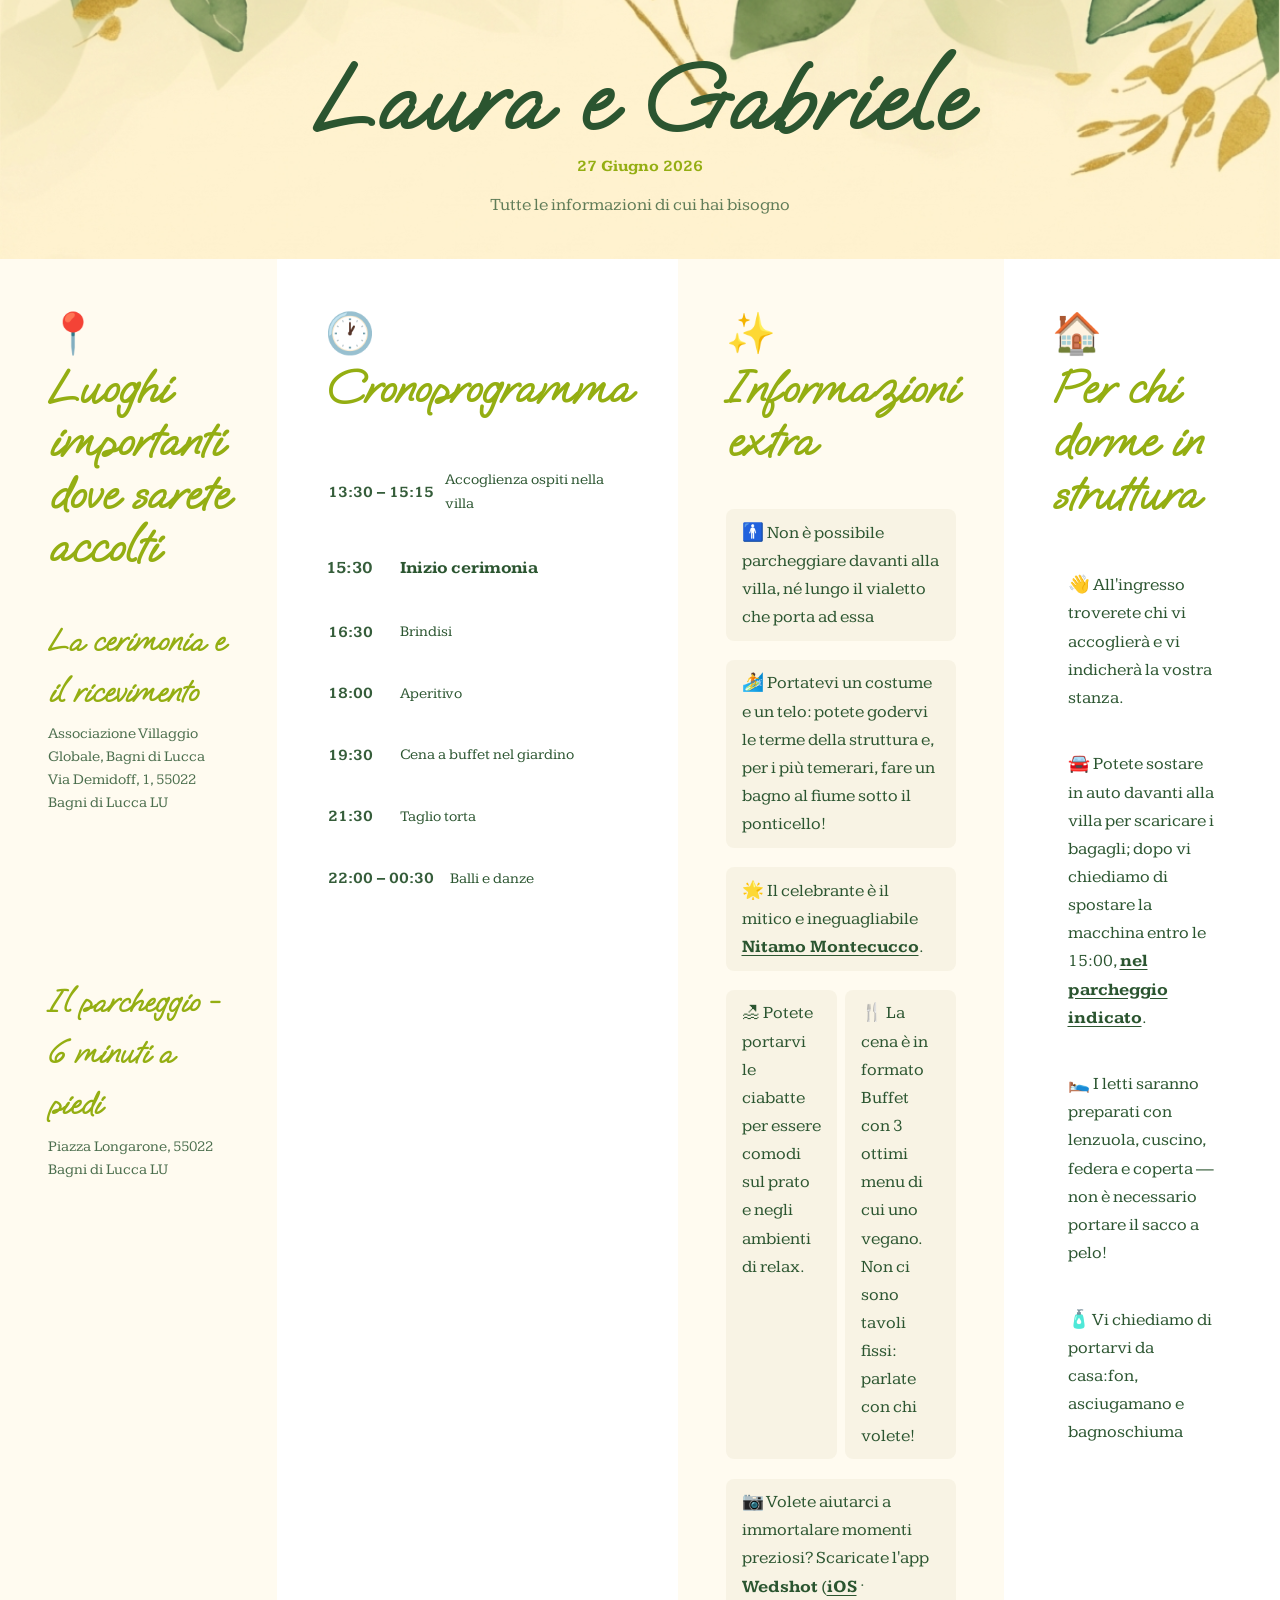
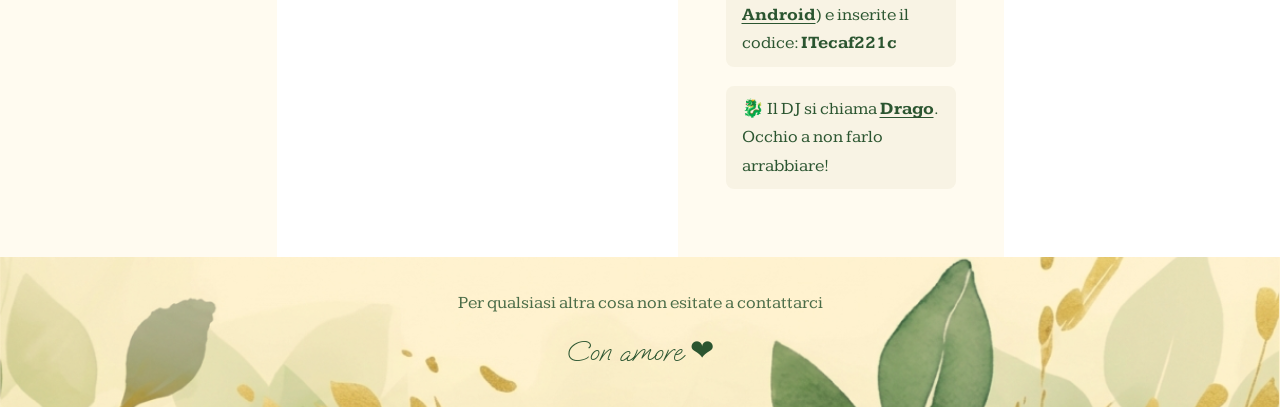
==== commit 9c3a75c0: "versione prod 3" ====
--- a/index.html
+++ b/index.html
@@ -27,7 +27,7 @@
 <body>
 
     <header class="hero">
-        <h1 class="hero__title">Gabriele e Laura</h1>
+        <h1 class="hero__title">Laura e Gabriele</h1>
         <h3>27 Giugno 2026</h3>
         <p class="hero__subtitle">Tutte le informazioni di cui hai bisogno</p>
     </header>
@@ -35,7 +35,7 @@
     <main class="sections">
 
         <!-- 1. Luoghi importanti -->
-        <section class="card card--coral">
+        <section class="card card--coral"  id="parcheggio">
             <div class="card__icon">&#128205;</div>
             <h2 class="card__title">Luoghi importanti dove sarete accolti</h2>
             <div class="card__body">
@@ -48,7 +48,7 @@
                     </div>
                 </div>
 
-                <div class="place" id="parcheggio">
+                <div class="place">
                     <h3 class="place__subtitle">Il parcheggio - 6 minuti a piedi</h3>
                     <p class="place__address">Piazza Longarone, 55022 Bagni di Lucca LU</p>
                     <div class="map-wrap">
@@ -117,7 +117,7 @@
         <!-- 4. Per chi soggiorna in struttura -->
         <section class="card card--mint">
             <div class="card__icon">&#127968;</div>
-            <h2 class="card__title">Per chi soggiorna in struttura</h2>
+            <h2 class="card__title">Per chi dorme in struttura</h2>
             <div class="card__body">
                 <ul>
                     <li>&#128075; All'ingresso troverete chi vi accoglierà e vi indicherà la vostra stanza.</li>
--- a/css/style.css
+++ b/css/style.css
@@ -193,7 +193,7 @@
     gap: 1rem;
     background-color: rgba(255,255,255,0.2);
     border-radius: 0.5rem;
-    padding: 0.75rem 1rem;
+    padding: 0.75rem 0.2rem;
 }
 
 .timeline__item--hero {
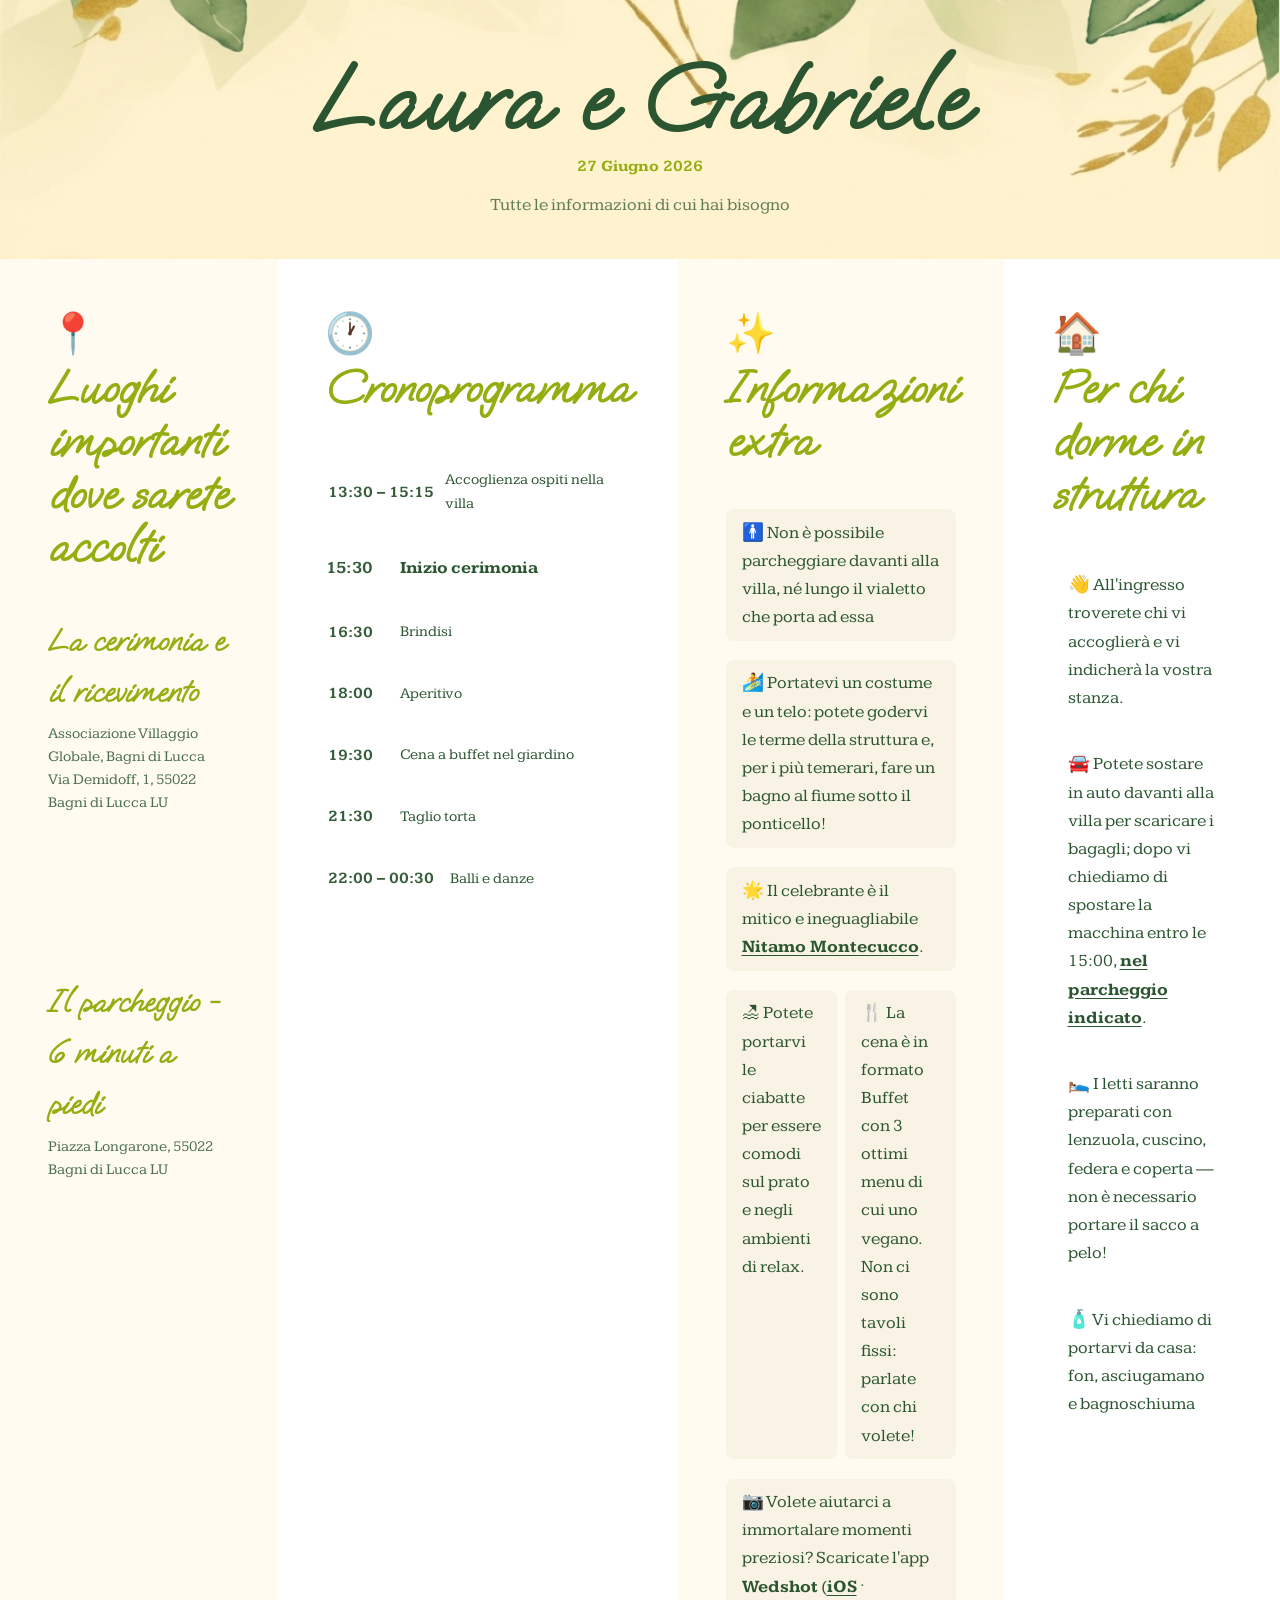
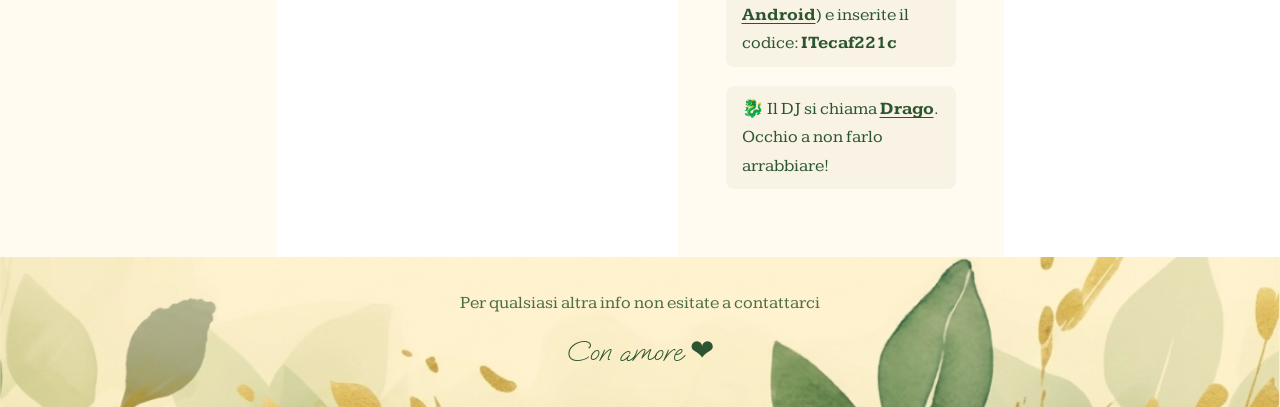
==== commit 707d08fa: "piccoli miglioramenti a prod 3" ====
--- a/index.html
+++ b/index.html
@@ -123,7 +123,7 @@
                     <li>&#128075; All'ingresso troverete chi vi accoglierà e vi indicherà la vostra stanza.</li>
                     <li>&#128664; Potete sostare in auto davanti alla villa per scaricare i bagagli; dopo vi chiediamo di spostare la macchina entro le 15:00, <a href="#parcheggio">nel parcheggio indicato</a>.</li>
                     <li>&#128716; I letti saranno preparati con lenzuola, cuscino, federa e coperta — non è necessario portare il sacco a pelo!</li>
-                    <li>&#129524; Vi chiediamo di portarvi da casa:fon, asciugamano e bagnoschiuma</li>
+                    <li>&#129524; Vi chiediamo di portarvi da casa: fon, asciugamano e bagnoschiuma</li>
                 </ul>
             </div>
         </section>
@@ -131,7 +131,7 @@
     </main>
 
     <footer class="footer">
-        <p class="footer__contact">Per qualsiasi altra cosa non esitate a contattarci</p>
+        <p class="footer__contact">Per qualsiasi altra info non esitate a contattarci</p>
         <p class="footer__text">Con amore &#10084;</p>
     </footer>
 
